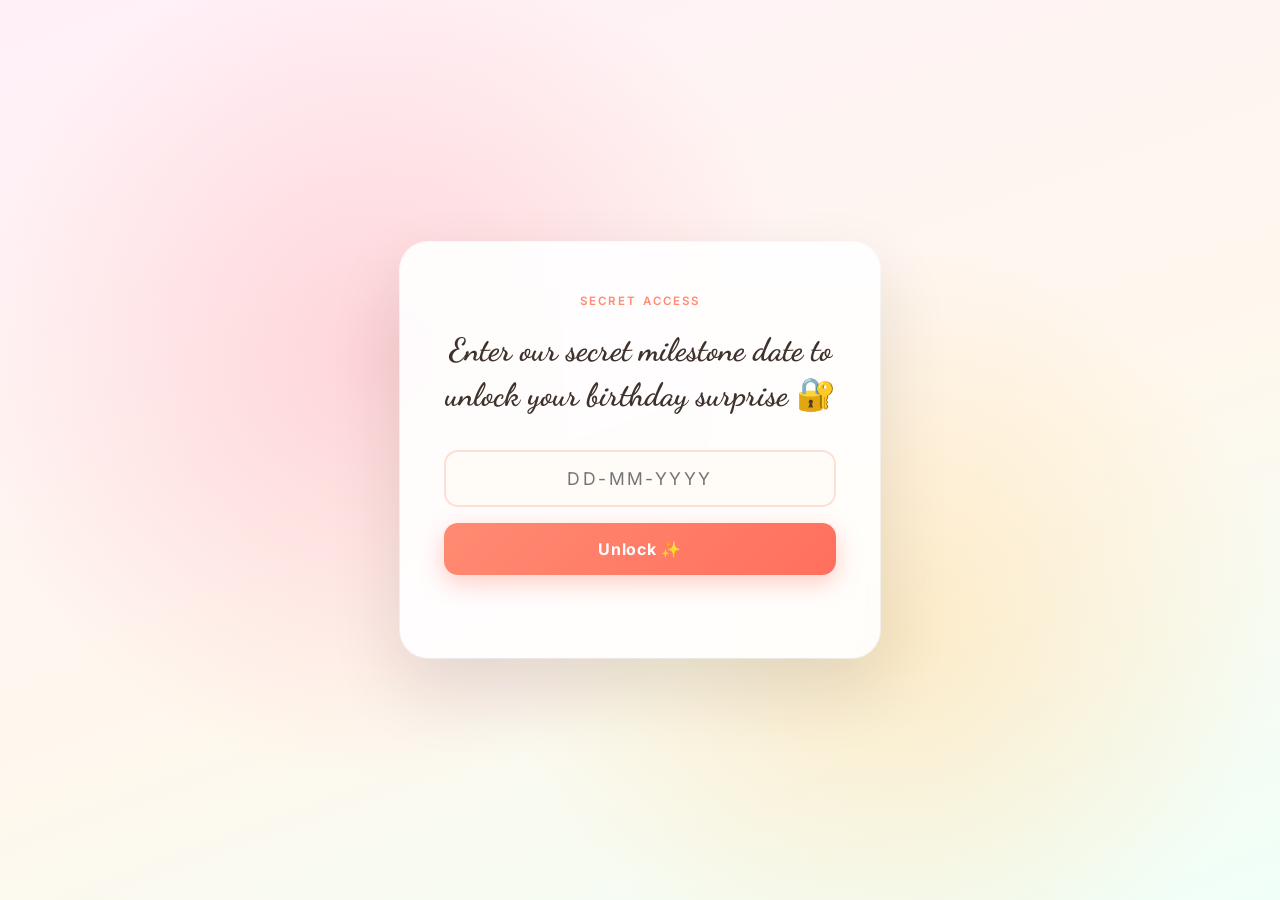
==== index.html @ 53cb026a "Increase font sizes further and add extra emojis to deal screen" ====
<!DOCTYPE html>
<html lang="en">
  <head>
    <meta charset="utf-8" />
    <meta name="viewport" content="width=device-width, initial-scale=1.0" />
    <title>Happy Birthday Ammu 🧡</title>
    <meta name="description" content="A deeply personal birthday surprise for Devanandh (Ammu)" />
    <link rel="preconnect" href="https://fonts.googleapis.com" />
    <link rel="preconnect" href="https://fonts.gstatic.com" crossorigin />
    <link
      href="https://fonts.googleapis.com/css2?family=Caveat:wght@400;500;600;700&family=Dancing+Script:wght@400;500;700&family=Inter:wght@300;400;500;600;700&display=swap"
      rel="stylesheet"
    />
    <link rel="stylesheet" href="css/style.css?v=2" />
    <link rel="preload" href="assets/neeyum_naanum.mp3" as="audio" type="audio/mpeg" />
  </head>
  <body>

    <!-- Floating Particle Layer -->
    <div id="particle-layer" aria-hidden="true"></div>
    <div class="watermark">DS</div>

    <!-- ═══════════════════════════════════════════════
         LOCK SCREEN
    ═══════════════════════════════════════════════ -->
    <div id="lock-screen" class="lock-screen" role="dialog" aria-modal="true" aria-labelledby="lock-title">
      <div class="lock-card">
        <p class="lock-eyebrow">Secret Access</p>
        <h1 id="lock-title">Enter our secret milestone date to unlock your birthday surprise 🔐</h1>
        <label class="lock-field" for="secret-key">
          <span class="sr-only">Secret key</span>
          <input
            id="secret-key"
            type="text"
            inputmode="text"
            autocomplete="off"
            spellcheck="false"
            placeholder="DD-MM-YYYY"
          />
        </label>
        <button id="unlock-button" type="button">Unlock ✨</button>
        <p id="lock-error" class="lock-error" role="alert"></p>
      </div>
    </div>

    <!-- ═══════════════════════════════════════════════
         SCREEN 1 — INTRO / JOURNEY
    ═══════════════════════════════════════════════ -->
    <div id="intro-screen" class="screen-layer" style="display:none;">
      
      <!-- Initial State -->
      <div id="intro-start" class="intro-inner">
        <div class="intro-card">
          <h2 class="intro-title">Enaku una Romba Pudikum... ❤️</h2>
          <button id="open-journey-btn" class="cta-btn" type="button">
            Open the Journey ✨
          </button>
        </div>
      </div>

      <!-- Journey Sequence -->
      <div id="journey-sequence" class="journey-sequence-wrapper" style="display:none;">
        
        <!-- Memory 1 -->
        <article class="journey-step is-active" id="j-step-1">
          <div class="progress-card">
            <div class="card-media">
              <img src="assets/school_days.jpg" alt="Memory 1" class="journey-media" onerror="this.onerror=null;this.src='data:image/svg+xml;utf8,<svg xmlns=%22http://www.w3.org/2000/svg%22 width=%22400%22 height=%22400%22><rect width=%22100%25%22 height=%22100%25%22 fill=%22%23ffece6%22/><text x=%2250%25%22 y=%2250%25%22 dominant-baseline=%22middle%22 text-anchor=%22middle%22 font-family=%22Inter%22 font-size=%2220%22 fill=%22%23666%22>Missing: journey_1.jpg</text></svg>'" />
            </div>
            <div class="card-copy">
              <p>First time nan una enga v2la than pathan.. 🏡 rahul ooda vanthurunthaa... actual aa namba avanuku than thanks solanum 🙏 yen na avanalathan namba peasavea aaramichom 💬 and then apdiyea number aa vangii peasa aaramichom... 📱 athuku aprm online class vechitanga 💻 apo vanthu oru naal oru challenge panom unku nybkm irukanu thrla but iruku.. apo vanthu bed katunom 2 du perum eve varaum peasakudathunu 🤫 aana n8 rendum perum wt pannom epo da peasuvom nu... 🥺 aprm few days aprm ne enku propose panna 💍 nanum accept pannan.. love panna start pannom.. ❤️ anga aaramichiichathu.. ithu... and then sight adika aaramichom 👀 ithula ena na break nan varathey una pakathan 🥰 nalla una vedika paathutu povan nee um ena papaa aana ena enku than theriyathu... neeum nalla ena sight aadipa... 😍 last 12th public apo che exam enku unku acc nu nenakiran apo vanthu en class ku opp la okanthu kita nalla vedika pathom 😂 un frds lam seriyana kaandu aaitanga.... 🌸</p>
              <button class="j-next-btn cta-btn cta-btn--small" data-target="j-step-2">Next Memory ✨ ➡️</button>
            </div>
          </div>
        </article>

        <!-- Memory 2 -->
        <article class="journey-step" id="j-step-2" style="display:none;">
          <div class="progress-card reverse">
            <div class="card-copy">
              <p>Athuku aprm ena schl mudinchii last exam last day cake vetta vanthangeega elarum enga v2ku munadii.. 🎂 apo cake la d pakathula s irunthuchii aana nan atha pakala 😅 aprm nee than sona enta.. nan than apdii potan.. nu 🥰 aprm konjam naal aprm nearaya sanda potom 😤 peasitu than irnthom apavum.. but aana antha 2 yrs la una d nu sola vekka kaatiume enku pothu pothu nu aairum theriuma.. 🫠 aana ipo siruu atha matum than soldringa continously.. 😂 but apolam sanda matum vanthuchii na una samathanam pdathurathu romba kastam 😩 aana ipo apdii ila romba maarita da nee ✨ first enalam thappu panayo ipo athalam panala.. may be athanalathan enku una inum pudika aramichiruchoo enamoo.. thrla... 🥰❤️</p>
              <button class="j-next-btn cta-btn cta-btn--small" data-target="j-step-3">Next Memory ✨ ➡️</button>
            </div>
            <div class="card-media">
              <img src="assets/anniversary.jpeg" alt="Memory 2" class="journey-media" onerror="this.onerror=null;this.src='data:image/svg+xml;utf8,<svg xmlns=%22http://www.w3.org/2000/svg%22 width=%22400%22 height=%22400%22><rect width=%22100%25%22 height=%22100%25%22 fill=%22%23ffece6%22/><text x=%2250%25%22 y=%2250%25%22 dominant-baseline=%22middle%22 text-anchor=%22middle%22 font-family=%22Inter%22 font-size=%2220%22 fill=%22%23666%22>Missing: anniversary.jpeg</text></svg>'" />
            </div>
          </div>
        </article>

        <!-- Memory 3 -->
        <article class="journey-step" id="j-step-3" style="display:none;">
          <div class="progress-card">
            <div class="card-media">
              <img src="assets/reconnect.jpg" alt="Memory 3" class="journey-media" onerror="this.onerror=null;this.src='data:image/svg+xml;utf8,<svg xmlns=%22http://www.w3.org/2000/svg%22 width=%22400%22 height=%22400%22><rect width=%22100%25%22 height=%22100%25%22 fill=%22%23ffece6%22/><text x=%2250%25%22 y=%2250%25%22 dominant-baseline=%22middle%22 text-anchor=%22middle%22 font-family=%22Inter%22 font-size=%2220%22 fill=%22%23666%22>Missing: journey_3.jpg</text></svg>'" />
            </div>
            <div class="card-copy">
              <p>Enoda sec bd ku namba koviluku ponom 🛕 apo enga appa vum kuda vanthanga aana nee athalam yosikavea ila kutitu vanthuta ena 🥺 nee patuku aprm poitu saami lam kumbutu keychain onu gift panna 🎁 apo than first time hug pannom.. la.. 🫂 After ithuku aprm than namba breakup pannom... 💔 2 yrs gap aprm again en bd ku peasa aaramichom 📞 nadvula nearay nadanthuchii ena panarathu aprm.. forgot the past avlothan..... ✨🫂</p>
              <button id="go-to-apology-btn" class="cta-btn cta-btn--warm">See More ❤️</button>
            </div>
          </div>
        </article>

      </div>
    </div>

    <!-- ═══════════════════════════════════════════════
         SCREEN 2 — APOLOGY SCREEN
    ═══════════════════════════════════════════════ -->
    <div id="apology-screen" class="screen-layer" style="display:none;">
      <div class="intro-inner">
        <div class="intro-card">
          <p class="intro-eyebrow">MY HEART TO YOURS 🤍✨</p>
          <h2 class="intro-title">First nan SORRY solikiran... 🥺💔</h2>

          <div class="intro-body">
            <p>
              Eathukuna Nan una nearaya hurt panirukan aluthuruka enala.
              Ithukulam sry nu antha oru varthai la almea seriya poguma nu keata
              kandipa keadaiyathu... 😭💔❤️🩹
            </p>
            <p>
              But enku ena panarathu nu thrla ,,, Still ipovum nearaya guilt iruku enkula
              atha epayavathu thonum pothu lam aluga vanthurum enku.. enku atha ena panarathu
              nu thrla.. ipavum but aana atha oru time untayea solli alunthan..
              I Still remember that.. 🫂🥺❤️
            </p>
            <p>
              Oru relationaship la panna kudathatha nan panirukan unaku athuu elamea
              enoda thappu than I Agreed for this 🩹😔
            </p>
            <p class="intro-highlight">
              But ne ena again Love panuvaya nu thrla... Una romba naal kekanum nu nenachitu
              irukan ipo soluran... 🥺👉👈💖
            </p>
            <p class="intro-highlight">
              Elathaum vitutu Again first la irunthu Love panalama..... Again nan una miss panna
              virumbala.. Enku therium but aana panna life nalarukum nu thonuthu...
              Unoda virupam... 🥹😭💞✨
            </p>
            <p class="intro-highlight">
              Rombaa naala kekanum nu thonuchii so keatutan. Thappa iruntha sryy da...
              Love youuu endlessly... 🫂❤️😭🌎
            </p>
          </div>

          <button id="go-to-deal-btn" class="cta-btn" type="button">
            Next ➡️
          </button>
        </div>
      </div>
    </div>

    <!-- ═══════════════════════════════════════════════
         SCREEN 2.5 — DEAL SCREEN
    ═══════════════════════════════════════════════ -->
    <div id="deal-screen" class="screen-layer" style="display:none;">
      <div class="intro-inner">
        <div class="intro-card deal-card">
          <p class="intro-eyebrow">OUR LITTLE AGREEMENT 🤝✨</p>
          <h2 class="intro-title">Oru Chinna Deal... 😉</h2>

          <!-- Audio Player -->
          <div class="deal-audio">
            <audio id="deal-audio-player" src="assets/kathal_cricket.mpeg" loop></audio>
          </div>

          <div class="intro-body">
            <p class="deal-intro">
              Unkulam manasaatchiye ilaya man?! 🤨🙄💭 Nanum ethanavati thaan unku propose panarathu..othukavea matra...over aa pandra da nee aana...irunthalum... ✨💖💕
            </p>

            <p class="deal-main">
              Enku una evlo pudikum nu unkum therium...unkuum ena pudikum nu enkum therium..ena solathan da matra..nee..irukatum irukatum pathukaran una... ok... 😌💭🥰 Namba evlo evlo sanda potalum..athaey alavuku bayangrama roast panipom nambalea...mukiyama nan ethavathu polmabum poguthuthan unku siripu varum neeum siripa nalla apo varum paaru enku kovam apdiye unku thokitu potu methikalam nu irukum..enku.. 🏃‍♂️💨💨💥 Serii lv pandrana payana poitanu vituruvan...aprm ne feelings aa eathavthu sola varuva nanum sirichiruvan..epo na intha enku una pudikum like intha mari lam solum pothum nan hmmm nu soluvan nee kovapatu solavea matan d nu sollu..aprm apdiyea sirichitu ...vituruvom.. 🤭😂🎉 again nan boys yaravathu pathi peasum pothu unku possive aagum..aprm ena verupatheney ne ethavathu sollu..intha maari nesrays iruku aprm una thambii..or bro nu solum potho neum kova pattu sis nu soluva..again siripom.. 🤣🙈🎭 but intha 1 yr la sanda pothu kammi than..atha thandi namba fun aa jly aa irunthurukom...and i love this always... ❤️🌹✨💝
            </p>

            <div class="deal-questions">
              <p class="deal-question">
                Enna Senja Othukuva..? 🧐🤔💭
              </p>
              <p class="deal-question">
                Enna Ne Eppo Eathukuvaaa..? 💌🥰💕
              </p>
            </div>
          </div>

          <button id="deal-to-memories-btn" class="cta-btn" type="button">
            See Our Memories ✨
          </button>
        </div>
      </div>
    </div>

    <!-- ═══════════════════════════════════════════════
         SCREEN 3 — MEMORIES PHOTO GRID
    ═══════════════════════════════════════════════ -->
    <div id="memories-screen" class="screen-layer memories-screen" style="display:none;">
      <div class="memories-wrapper">
        <div class="polaroid-grid">
          
          <div class="polaroid-card p-1">
            <div class="washi-tape"></div>
            <div class="polaroid-photo-wrap">
              <img src="assets/school_days.jpg" alt="School Days" />
            </div>
            <p class="polaroid-title">School Days 🎒✨</p>
            <p class="polaroid-sub">Enga arambichathu nu nyabagam iruka...</p>
          </div>

          <div class="polaroid-card p-2">
            <div class="washi-tape"></div>
            <div class="polaroid-photo-wrap">
              <img src="assets/reconnect.jpg" alt="Reconnected" />
            </div>
            <p class="polaroid-title">Reconnected... 🥺💞</p>
            <p class="polaroid-sub">Mupadiyum nama pesuna andha gold moments!</p>
          </div>

          <div class="polaroid-card p-3">
            <div class="washi-tape"></div>
            <div class="polaroid-photo-wrap">
              <img src="assets/our_days.jpeg" alt="Our Days" />
            </div>
            <p class="polaroid-title">Beautiful Days... ❤️</p>
            <p class="polaroid-sub">Enakku romba pudicha oru safe comfort zone...</p>
          </div>

          <div class="polaroid-card p-4">
            <div class="washi-tape"></div>
            <div class="polaroid-photo-wrap">
              <img src="assets/special_day.jpeg" alt="Special Day" />
            </div>
            <p class="polaroid-title">Special Day ✨</p>
            <p class="polaroid-sub">Indha naal eppavumea Enku nybkm iruku..you know already ..nan yen soldranu..</p>
          </div>

          <div class="polaroid-card p-5">
            <div class="washi-tape"></div>
            <div class="polaroid-photo-wrap">
              <img src="assets/unseen_pic.jpg" alt="Favorite Laugh" />
            </div>
            <p class="polaroid-title">Favorite Laugh 👑❤️</p>
            <p class="polaroid-sub">Namba epavum ipude Sirichitea irukanum...jolly yaa.</p>
          </div>

          <div class="polaroid-card p-6">
            <div class="washi-tape"></div>
            <div class="polaroid-photo-wrap">
              <img src="assets/bond_accent.jpg" alt="Our Bond" />
            </div>
            <p class="polaroid-title">Our Bond... 🫂</p>
            <p class="polaroid-sub">Ipude yea Irukanum epavum namba...</p>
          </div>

          <div class="polaroid-card p-7">
            <div class="washi-tape"></div>
            <div class="polaroid-photo-wrap">
              <img src="assets/holding_hands.jpeg" alt="Holding Hands" />
            </div>
            <p class="polaroid-title">Holding Hands 🔗❤️</p>
            <p class="polaroid-sub">Kadaisi varaikum indha kaiya ipudeyea pudikanum...</p>
          </div>

          <div class="polaroid-card p-8">
            <div class="washi-tape"></div>
            <div class="polaroid-photo-wrap">
              <img src="assets/safe_place.jpeg" alt="Safe Place" />
            </div>
            <p class="polaroid-title">Safe Place 🏡✨</p>
            <p class="polaroid-sub">Un kooda irukum podhu Enku oru Maari Jolly aa fun irukum..enku athu romba pudikum..</p>
          </div>

          <div class="polaroid-card p-9">
            <div class="washi-tape"></div>
            <div class="polaroid-photo-wrap">
              <img src="assets/together_forever.jpeg" alt="Forever" />
            </div>
            <p class="polaroid-title">Forever... ♾️</p>
            <p class="polaroid-sub">Enna aanalum un kuda irupan..but enku thrla life epdii nu..pakkalam.....</p>
          </div>

          <div class="polaroid-card p-10">
            <div class="washi-tape"></div>
            <div class="polaroid-photo-wrap">
              <img src="assets/anniversary.jpeg" alt="Anniversary" />
            </div>
            <p class="polaroid-title">Our Milestone 📅💖</p>
            <p class="polaroid-sub">Intha Memories Epavum Marakathu 2 du perukumea..</p>
          </div>

          <div class="polaroid-card p-11">
            <div class="washi-tape"></div>
            <div class="polaroid-photo-wrap">
              <img src="assets/azahga_iruka_da.jpeg" alt="Azahga iruka da" />
            </div>
            <p class="polaroid-title">Azahga iruka da... 🥰</p>
            <p class="polaroid-sub">Azhaga iruka ammu nee..Ena vida..intha pic paaru nalla..u remember that!</p>
          </div>

        </div><!-- /.polaroid-grid -->

        <div class="memories-footer">
          <button id="go-to-final-btn" class="cta-btn cta-btn--warm" type="button">
            Our Forever Room ✨
          </button>
        </div>
      </div>
    </div>

    <!-- ═══════════════════════════════════════════════
         SCREEN 4 — GRAND FINALE
    ═══════════════════════════════════════════════ -->
    <div id="final-portrait-screen" class="screen-layer final-screen" style="display:none;">
      <div class="final-wrapper">

        <div class="portrait-glow-wrap">
          <div class="portrait-glow-halo"></div>
          <img
            src="assets/fav_potrait.jpeg"
            alt="My Favorite Portrait"
            class="portrait-img"
            onerror="this.onerror=null;this.src='assets/fav_potrait.jpg'"
          />
        </div>

        <h2 class="romantic-finale-title">We Fight..We Stay..We fix..Forever.. ♾️❤️</h2>

        <div class="finale-letter">
          <p>
            Ammu... 💖 enku yen intha pic avlo pudichirukunu thrla.. 🥺 ithuku paakum pothu oru maari nalla feel aa aguthu... and then may be namba intha maari pic eduthathy ila nu nenakirn like intha mari kaiya pudichitu... 🤝✨ literal aa 7 yrs achi neeum nanum peasa aaramichii... Still we are together.. ♾️❤️
          </p>
          <p>
            Aana neajama ina varaikum enku onu thrla, unkuda irukum pothu matum epdii antha relationship yrs aa thandi poguthu nu sathiyama thrla enku.. 🤷‍♀️💕 athuku reason ne ya ila nan nu enku thrla, but whatever atlast only US... 🫂🌸 7 varusham pochu nu sonna sathyama namba mudiyala, Athukula evlo prachana..evlo Sanda..anniversary apavum sanda potom.avlo misunderstanding namakula...🌱
          </p>
          <p>
            En manasula iruntha elathaum ithula solitan nan... ✍️🎈 indha screen-la irukura ovvoru single photo-vum nammaloada  memories dhaan.... 😊💖 Intha gift Unku pudikuma pudikathunu kuda enku theriyathu, enku unakaga eathavathu pannaum nu thonuchii so pandrn eatho enala mudicha oru chinna efforts..... 🎁💫 Once again Happy Birthday Ammu... 🎂🎉 love you and You are My Everything.... ♾️💝🔐
          </p>
        </div>

        <div id="music-hint" role="status" style="display:none;">
          <span>🎵 Play our song</span>
          <button id="music-hint-btn" type="button">Play ▶</button>
        </div>

      </div>
    </div>

    <!-- Background Music -->
    <audio id="romantic-finale-track" src="assets/neeyum_naanum.mp3" loop></audio>

    <script src="js/main.js"></script>
  </body>
</html>
---- css/style.css ----
/* ═══════════════════════════════════════════════════════════════════════
   DESIGN TOKENS
═══════════════════════════════════════════════════════════════════════ */
:root {
  --peach:    #ff8b72;
  --gold:     #fdd18f;
  --blush:    #ffeaf3;
  --card:     rgba(255, 255, 255, 0.88);
  --text:     #3f322c;
  --muted:    #7c6f6a;
  --shadow:   rgba(34, 22, 16, 0.14);
  --accent:   #ff8b72;
  --accent-2: #fdd18f;
}

/* ═══════════════════════════════════════════════════════════════════════
   RESET & BASE
═══════════════════════════════════════════════════════════════════════ */
* { box-sizing: border-box; margin: 0; padding: 0; }

html, body {
  min-height: 100%;
  font-family: 'Inter', system-ui, -apple-system, BlinkMacSystemFont, 'Segoe UI', sans-serif;
}

body {
  position: relative;
  overflow-x: hidden;
  background:
    radial-gradient(circle at top left,    rgba(255, 228, 242, 0.95), transparent 30%),
    radial-gradient(circle at bottom right, rgba(255, 205, 189, 0.90), transparent 28%),
    linear-gradient(145deg, #ffeaf3 0%, #fff7ec 44%, #eaf9f2 100%);
  color: var(--text);
}

/* ═══════════════════════════════════════════════════════════════════════
   FIXED LAYERS
═══════════════════════════════════════════════════════════════════════ */
.watermark {
  position: fixed;
  inset: 0;
  display: grid;
  place-items: center;
  font-family: 'Dancing Script', cursive;
  font-size: clamp(8rem, 24vw, 16rem);
  color: rgba(12, 12, 12, 0.035);
  pointer-events: none;
  z-index: -1;
  user-select: none;
}

#particle-layer {
  position: fixed;
  inset: 0;
  overflow: visible;
  pointer-events: none;
  z-index: 0;
  will-change: transform;
}

#particle-layer span {
  position: absolute;
  top: 0; left: 0;
  pointer-events: none;
  user-select: none;
  will-change: transform, opacity;
  line-height: 1;
  backface-visibility: hidden;
}

/* ═══════════════════════════════════════════════════════════════════════
   SCREEN BASE
═══════════════════════════════════════════════════════════════════════ */
.screen-layer {
  position: relative;
  z-index: 10;
  width: 100%;
  min-height: 100vh;
}

/* Shared fade-in entry animation */
.screen-enter {
  animation: screenFadeUp 0.7s cubic-bezier(0.16, 1, 0.3, 1) both;
}

@keyframes screenFadeUp {
  from { opacity: 0; transform: translateY(24px); }
  to   { opacity: 1; transform: translateY(0);    }
}

/* ═══════════════════════════════════════════════════════════════════════
   LOCK SCREEN
═══════════════════════════════════════════════════════════════════════ */
.lock-screen {
  position: fixed;
  inset: 0;
  z-index: 100;
  display: grid;
  place-items: center;
  background:
    radial-gradient(circle at 30% 40%, rgba(255, 190, 200, 0.6), transparent 40%),
    radial-gradient(circle at 70% 70%, rgba(255, 220, 160, 0.5), transparent 35%),
    linear-gradient(160deg, #fff0f8 0%, #fef8ed 60%, #f0fff8 100%);
  padding: 24px;
  transition: opacity 0.6s ease, transform 0.6s ease;
}

.lock-screen.is-hidden {
  opacity: 0;
  transform: scale(1.04);
  pointer-events: none;
}

.lock-card {
  background: rgba(255, 255, 255, 0.9);
  backdrop-filter: blur(20px);
  -webkit-backdrop-filter: blur(20px);
  border-radius: 28px;
  padding: 52px 44px;
  max-width: 480px;
  width: 100%;
  text-align: center;
  box-shadow:
    0 32px 72px rgba(34, 22, 16, 0.12),
    0 0 0 1px rgba(255,255,255,0.9);
  animation: lockCardIn 0.8s cubic-bezier(0.16, 1, 0.3, 1) both;
}

@keyframes lockCardIn {
  from { opacity: 0; transform: translateY(30px) scale(0.97); }
  to   { opacity: 1; transform: translateY(0)    scale(1);    }
}

.lock-eyebrow {
  font-size: 0.72rem;
  font-weight: 600;
  letter-spacing: 0.18em;
  text-transform: uppercase;
  color: var(--peach);
  margin-bottom: 20px;
}

.lock-card h1 {
  font-family: 'Dancing Script', cursive;
  font-size: clamp(1.5rem, 4vw, 2rem);
  font-weight: 700;
  color: var(--text);
  line-height: 1.4;
  margin-bottom: 32px;
}

.lock-field {
  display: block;
  margin-bottom: 16px;
}

.lock-field input {
  width: 100%;
  padding: 16px 20px;
  border: 2px solid rgba(255, 139, 114, 0.25);
  border-radius: 14px;
  font-size: 1.1rem;
  font-family: 'Inter', sans-serif;
  text-align: center;
  letter-spacing: 0.14em;
  background: rgba(255, 252, 248, 0.95);
  color: var(--text);
  outline: none;
  transition: border-color 0.2s, box-shadow 0.2s;
}

.lock-field input:focus {
  border-color: var(--peach);
  box-shadow: 0 0 0 4px rgba(255, 139, 114, 0.14);
}

#unlock-button {
  width: 100%;
  padding: 16px;
  border: none;
  border-radius: 14px;
  font-size: 1rem;
  font-weight: 700;
  font-family: 'Inter', sans-serif;
  cursor: pointer;
  background: linear-gradient(135deg, var(--peach), #ff6f5e);
  color: #fff;
  letter-spacing: 0.04em;
  box-shadow: 0 8px 24px rgba(255, 111, 94, 0.35);
  transition: transform 0.2s, box-shadow 0.2s;
}

#unlock-button:hover {
  transform: translateY(-2px);
  box-shadow: 0 12px 32px rgba(255, 111, 94, 0.45);
}

#unlock-button:active { transform: translateY(0); }

.lock-error {
  margin-top: 14px;
  font-size: 0.88rem;
  color: #d64b4b;
  min-height: 1.2em;
}

/* ═══════════════════════════════════════════════════════════════════════
   SCREEN 1 & 2 — SHARED INTRO & APOLOGY STYLES
═══════════════════════════════════════════════════════════════════════ */
#intro-screen, #apology-screen {
  display: flex;
  align-items: center;
  justify-content: center;
  padding: 48px 20px 60px;
  min-height: 100vh;
}

.intro-inner {
  width: 100%;
  max-width: 740px;
  margin: 0 auto;
}

.intro-card {
  background: rgba(255, 255, 255, 0.88);
  backdrop-filter: blur(24px);
  -webkit-backdrop-filter: blur(24px);
  border-radius: 32px;
  padding: 56px 52px;
  box-shadow:
    0 40px 80px rgba(34, 22, 16, 0.12),
    0 0 0 1px rgba(255, 255, 255, 0.9);
  text-align: center;
}

.intro-eyebrow {
  font-size: 0.72rem;
  font-weight: 600;
  letter-spacing: 0.2em;
  text-transform: uppercase;
  color: var(--peach);
  margin-bottom: 18px;
}

.intro-title {
  font-family: 'Dancing Script', cursive;
  font-size: clamp(2rem, 5vw, 3rem);
  font-weight: 700;
  color: #b85a50;
  margin-bottom: 32px;
  line-height: 1.3;
}

.intro-body {
  text-align: left;
  margin-bottom: 40px;
}

.intro-body p {
  font-size: 1.02rem;
  line-height: 1.85;
  color: #5a4740;
  margin-bottom: 18px;
}

.intro-body p:last-child { margin-bottom: 0; }

.intro-highlight {
  font-family: 'Dancing Script', cursive;
  font-size: 1.18rem !important;
  color: #a04560 !important;
  font-weight: 600;
  background: linear-gradient(135deg, rgba(255,220,230,0.35), rgba(255,200,200,0.20));
  border-left: 3px solid rgba(255,139,114,0.4);
  border-radius: 0 10px 10px 0;
  padding: 10px 16px !important;
}

/* ═══════════════════════════════════════════════════════════════════════
   SCREEN 1 — JOURNEY SEQUENCE
═══════════════════════════════════════════════════════════════════════ */
.journey-sequence-wrapper {
  width: 100%;
  max-width: 1000px;
  margin: 0 auto;
}

.journey-step {
  display: none;
  animation: screenFadeUp 0.6s cubic-bezier(0.16, 1, 0.3, 1) both;
}

.journey-step.is-active {
  display: block;
}

.progress-card {
  background: var(--card);
  border-radius: 30px;
  border: 1px solid rgba(255, 255, 255, 0.82);
  box-shadow: 0 26px 58px var(--shadow);
  backdrop-filter: blur(18px);
  -webkit-backdrop-filter: blur(18px);
  display: grid;
  grid-template-columns: 1fr 1fr;
  align-items: center;
  gap: 40px;
  padding: 40px;
}

.progress-card.reverse {
  grid-template-columns: 1fr 1fr;
}

.card-media {
  width: 100%;
}

.journey-media {
  width: 100%;
  border-radius: 20px;
  box-shadow: 0 16px 32px rgba(34, 22, 16, 0.12);
  object-fit: cover;
  display: block;
}

.card-copy {
  display: flex;
  flex-direction: column;
  justify-content: center;
}

.card-copy p {
  font-family: 'Dancing Script', cursive;
  font-size: clamp(1.5rem, 3vw, 2.2rem);
  color: #b85a50;
  line-height: 1.4;
  margin-bottom: 30px;
}


/* ═══════════════════════════════════════════════════════════════════════
   SHARED CTA BUTTON
═══════════════════════════════════════════════════════════════════════ */
.cta-btn {
  display: inline-flex;
  align-items: center;
  justify-content: center;
  gap: 10px;
  padding: 18px 44px;
  border: none;
  border-radius: 999px;
  font-size: 1.05rem;
  font-weight: 700;
  font-family: 'Inter', sans-serif;
  cursor: pointer;
  letter-spacing: 0.04em;
  background: linear-gradient(135deg, #ff8b72, #ff5e87, #ff8b72);
  background-size: 200% auto;
  color: #fff;
  box-shadow: 0 12px 36px rgba(255, 94, 135, 0.35);
  transition: background-position 0.4s ease, transform 0.25s ease, box-shadow 0.25s ease;
  animation: pulseCta 2.8s ease-in-out infinite;
}

.cta-btn--small {
  padding: 14px 32px;
  font-size: 0.95rem;
}

.cta-btn:hover {
  background-position: right center;
  transform: translateY(-3px) scale(1.03);
  box-shadow: 0 20px 48px rgba(255, 94, 135, 0.45);
  animation: none;
}

.cta-btn:active { transform: translateY(0) scale(1); }

.cta-btn--warm {
  background: linear-gradient(135deg, #ff9f6b, #ff7051, #ff9f6b);
  background-size: 200% auto;
  box-shadow: 0 12px 36px rgba(255, 112, 81, 0.38);
}

@keyframes pulseCta {
  0%, 100% { box-shadow: 0 12px 36px rgba(255, 94, 135, 0.35); transform: scale(1);    }
  50%       { box-shadow: 0 16px 44px rgba(255, 94, 135, 0.52); transform: scale(1.02); }
}

/* ═══════════════════════════════════════════════════════════════════════
   SCREEN 2.5 — HOPEFUL COMMITMENT
═══════════════════════════════════════════════════════════════════════ */
#commitment-screen {
  display: flex;
  align-items: center;
  justify-content: center;
  padding: 48px 20px 60px;
  min-height: 100vh;
  background:
    radial-gradient(circle at 30% 20%, rgba(255, 182, 193, 0.4), transparent 40%),
    radial-gradient(circle at 70% 80%, rgba(255, 218, 185, 0.35), transparent 40%),
    linear-gradient(135deg, #fff5f7 0%, #fff9f0 50%, #f0fff4 100%);
}

.commitment-card {
  background: rgba(255, 255, 255, 0.92);
  backdrop-filter: blur(24px);
  -webkit-backdrop-filter: blur(24px);
  border-radius: 32px;
  padding: 56px 52px;
  box-shadow:
    0 40px 80px rgba(255, 150, 180, 0.15),
    0 0 0 1px rgba(255, 182, 193, 0.5);
  text-align: center;
}

.commitment-funny {
  font-family: 'Dancing Script', cursive;
  font-size: 1.4rem;
  color: #d46a6a;
  line-height: 1.8;
  margin-bottom: 32px;
  padding: 24px;
  background: linear-gradient(135deg, rgba(255, 220, 230, 0.4), rgba(255, 240, 245, 0.3));
  border-radius: 20px;
  border: 1px solid rgba(255, 182, 193, 0.4);
}

.commitment-questions {
  margin-bottom: 32px;
  padding: 24px;
  background: linear-gradient(135deg, rgba(255, 250, 240, 0.5), rgba(240, 255, 245, 0.3));
  border-radius: 20px;
  border: 1px solid rgba(255, 218, 185, 0.4);
}

.question-item {
  font-family: 'Dancing Script', cursive;
  font-size: 1.3rem;
  color: #8b5a5a;
  line-height: 2;
  margin-bottom: 16px;
  display: flex;
  align-items: center;
  gap: 16px;
}

.q-number {
  display: inline-flex;
  align-items: center;
  justify-content: center;
  width: 36px;
  height: 36px;
  border-radius: 50%;
  background: linear-gradient(135deg, #ffb3c1, #ff8fab);
  color: #fff;
  font-family: 'Inter', sans-serif;
  font-size: 1rem;
  font-weight: 700;
  flex-shrink: 0;
}

.commitment-closing {
  font-family: 'Dancing Script', cursive;
  font-size: 1.35rem;
  color: #a05050;
  line-height: 1.9;
  margin-bottom: 0;
  font-style: italic;
}

/* ═══════════════════════════════════════════════════════════════════════
   SCREEN 2.75 — DEAL SCREEN
═══════════════════════════════════════════════════════════════════════ */
#deal-screen {
  display: flex;
  align-items: center;
  justify-content: center;
  padding: 48px 20px 60px;
  min-height: 100vh;
  background:
    radial-gradient(circle at 40% 30%, rgba(255, 218, 185, 0.4), transparent 45%),
    radial-gradient(circle at 60% 70%, rgba(255, 182, 193, 0.35), transparent 45%),
    linear-gradient(140deg, #fff9f0 0%, #fff5f7 50%, #fffef5 100%);
}

.deal-card {
  background: rgba(255, 255, 255, 0.94);
  backdrop-filter: blur(24px);
  -webkit-backdrop-filter: blur(24px);
  border-radius: 32px;
  padding: 56px 52px;
  box-shadow:
    0 40px 80px rgba(255, 180, 150, 0.18),
    0 0 0 1px rgba(255, 200, 180, 0.5);
  text-align: center;
}

.deal-audio {
  margin-bottom: 32px;
  padding: 20px;
  background: linear-gradient(135deg, rgba(255, 240, 230, 0.6), rgba(255, 245, 235, 0.4));
  border-radius: 20px;
  border: 1px solid rgba(255, 200, 180, 0.4);
}

.deal-audio audio {
  width: 100%;
  max-width: 400px;
  border-radius: 12px;
}

.deal-intro {
  font-family: 'Dancing Script', cursive;
  font-size: 2rem;
  color: #8b5a4a;
  line-height: 1.8;
  margin-bottom: 28px;
  font-style: italic;
  padding: 20px;
  background: linear-gradient(135deg, rgba(255, 245, 235, 0.5), rgba(255, 250, 240, 0.3));
  border-radius: 16px;
  border-left: 4px solid rgba(255, 180, 150, 0.6);
}

.deal-main {
  font-family: 'Dancing Script', cursive;
  font-size: 1.8rem;
  color: #6b4a4a;
  line-height: 1.9;
  margin-bottom: 32px;
  text-align: left;
}

.deal-questions {
  margin-bottom: 0;
  padding: 28px;
  background: linear-gradient(135deg, rgba(255, 220, 210, 0.5), rgba(255, 230, 220, 0.3));
  border-radius: 20px;
  border: 2px solid rgba(255, 180, 160, 0.5);
  box-shadow: 0 8px 24px rgba(255, 160, 140, 0.15);
}

.deal-question {
  font-family: 'Dancing Script', cursive;
  font-size: 1.5rem;
  color: #d46a6a;
  line-height: 2.2;
  margin-bottom: 16px;
  font-weight: 700;
  text-align: center;
}

.deal-question:last-child {
  margin-bottom: 0;
}

/* ═══════════════════════════════════════════════════════════════════════
   SCREEN 3 — MEMORIES PHOTO GRID
═══════════════════════════════════════════════════════════════════════ */
.memories-screen {
  background:
    radial-gradient(circle at 8% 15%,  rgba(255, 235, 210, 0.65), transparent 28%),
    radial-gradient(circle at 92% 85%, rgba(255, 210, 225, 0.60), transparent 28%),
    radial-gradient(circle at 50% 50%, rgba(255, 250, 240, 0.40), transparent 60%),
    linear-gradient(160deg, #fff8f0 0%, #fffaee 50%, #f8fff4 100%);
}

.memories-wrapper {
  max-width: 1200px;
  margin: 0 auto;
  padding: 64px 24px 80px;
}

/* ── Polaroid Grid ──────────────────────────────────────────── */
.polaroid-grid {
  display: grid;
  grid-template-columns: repeat(auto-fill, minmax(230px, 1fr));
  gap: 48px 32px;
  padding: 16px 8px 48px;
}

/* Per-card rotation variables — scattered tabletop look */
.p-1  { --card-rot: -3.2deg; }
.p-2  { --card-rot:  2.6deg; }
.p-3  { --card-rot: -1.8deg; }
.p-4  { --card-rot:  3.4deg; }
.p-5  { --card-rot: -2.4deg; }
.p-6  { --card-rot:  1.6deg; }
.p-7  { --card-rot: -3.8deg; }
.p-8  { --card-rot:  2.2deg; }
.p-9  { --card-rot: -1.4deg; }
.p-10 { --card-rot:  3.0deg; }
.p-11 { --card-rot: -2.0deg; }

.polaroid-card {
  background: #ffffff;
  padding: 13px 13px 22px;
  border-radius: 3px;
  position: relative;
  cursor: default;

  /* Polaroid depth shadows */
  box-shadow:
    0 2px 0 #e8ddd9,
    0 4px 0 rgba(200,185,178,0.4),
    0 8px 30px rgba(60, 33, 16, 0.11),
    0 20px 50px rgba(60, 33, 16, 0.06);

  /* Initial hidden state for stagger slide-in */
  opacity: 0;
  transform: rotate(var(--card-rot)) translateY(48px);
  transition:
    opacity 0.55s ease,
    transform 0.65s cubic-bezier(0.16, 1, 0.3, 1),
    box-shadow 0.3s ease;
}

/* Visible state — toggled by JS stagger */
.polaroid-card.is-visible {
  opacity: 1;
  transform: rotate(var(--card-rot)) translateY(0);
}

.polaroid-card.is-visible:hover {
  transform: rotate(0deg) translateY(-8px) scale(1.06) !important;
  box-shadow:
    0 2px 0 #e8ddd9,
    0 24px 60px rgba(60, 33, 16, 0.18);
  z-index: 30;
}

/* ── Washi Tape ──────────────────────────────────────────────── */
.washi-tape {
  position: absolute;
  top: -12px;
  left: 50%;
  width: 74px;
  height: 22px;
  border-radius: 3px;
  z-index: 10;
  box-shadow: 0 2px 5px rgba(0, 0, 0, 0.07);
}

.p-1  .washi-tape { background: rgba(240,178,178,0.80); transform: translateX(-50%) rotate(-2.5deg); }
.p-2  .washi-tape { background: rgba(178,210,240,0.78); transform: translateX(-50%) rotate( 1.8deg); }
.p-3  .washi-tape { background: rgba(190,240,185,0.76); transform: translateX(-50%) rotate(-1.2deg); }
.p-4  .washi-tape { background: rgba(240,218,170,0.80); transform: translateX(-50%) rotate( 2.3deg); }
.p-5  .washi-tape { background: rgba(218,178,240,0.76); transform: translateX(-50%) rotate(-2.0deg); }
.p-6  .washi-tape { background: rgba(240,178,208,0.78); transform: translateX(-50%) rotate( 1.5deg); }
.p-7  .washi-tape { background: rgba(178,232,240,0.78); transform: translateX(-50%) rotate(-1.8deg); }
.p-8  .washi-tape { background: rgba(240,238,178,0.80); transform: translateX(-50%) rotate( 2.8deg); }
.p-9  .washi-tape { background: rgba(240,196,178,0.76); transform: translateX(-50%) rotate(-0.8deg); }
.p-10 .washi-tape { background: rgba(178,240,218,0.78); transform: translateX(-50%) rotate( 2.0deg); }
.p-11 .washi-tape { background: rgba(228,178,240,0.76); transform: translateX(-50%) rotate(-2.2deg); }

/* ── Polaroid Photo ──────────────────────────────────────────── */
.polaroid-photo-wrap {
  width: 100%;
  aspect-ratio: 1 / 1;
  overflow: hidden;
  border-radius: 2px;
  margin-bottom: 14px;
  background: #f5f0ed;
}

.polaroid-photo-wrap img {
  width: 100%;
  height: 100%;
  object-fit: cover;
  display: block;
  border: 1px solid rgba(0, 0, 0, 0.04);
  transition: transform 0.4s ease;
}

.polaroid-card.is-visible:hover .polaroid-photo-wrap img {
  transform: scale(1.04);
}

.polaroid-title {
  font-family: 'Dancing Script', cursive;
  font-size: 16px;
  font-weight: 700;
  color: #3f322c;
  text-align: center;
  margin-bottom: 5px;
  line-height: 1.3;
}

.polaroid-sub {
  font-size: 11.5px;
  color: #8a7673;
  text-align: center;
  line-height: 1.5;
  font-style: italic;
}

/* ── Memories Footer ─────────────────────────────────────────── */
.memories-footer {
  text-align: center;
  padding-top: 24px;
}

/* ═══════════════════════════════════════════════════════════════════════
   SCREEN 4 — GRAND FINALE
═══════════════════════════════════════════════════════════════════════ */
.final-screen {
  background:
    radial-gradient(circle at 30% 30%, rgba(255, 183, 77, 0.35), transparent 45%),
    radial-gradient(circle at 70% 70%, rgba(129, 199, 132, 0.35), transparent 45%),
    linear-gradient(135deg, #fff3e0 0%, #fffde7 50%, #f1f8e9 100%);
  min-height: 100vh;
  display: flex;
  align-items: center;
  justify-content: center;
  padding: 72px 24px 88px;
}

.final-wrapper {
  max-width: 680px;
  width: 100%;
  margin: 0 auto;
  text-align: center;
  display: flex;
  flex-direction: column;
  align-items: center;
  gap: 0;
}

/* ── Portrait Frame ──────────────────────────────────────────── */
.portrait-glow-wrap {
  position: relative;
  width: min(380px, 88vw);
  margin-bottom: 48px;
}

.portrait-glow-halo {
  position: absolute;
  inset: -28px;
  border-radius: 50%;
  background: radial-gradient(ellipse at center,
    rgba(255, 130, 100, 0.42) 0%,
    rgba(255, 80,  80,  0.18) 40%,
    transparent 70%
  );
  animation: haloBreath 3.5s ease-in-out infinite;
  z-index: 0;
}

@keyframes haloBreath {
  0%, 100% { transform: scale(1);    opacity: 0.75; }
  50%       { transform: scale(1.12); opacity: 1;    }
}

.portrait-img {
  position: relative;
  z-index: 1;
  width: 100%;
  border-radius: 14px;
  display: block;
  box-shadow:
    0 0 0 5px rgba(255, 180, 150, 0.14),
    0 0 0 12px rgba(255, 140, 100, 0.06),
    0 0 60px rgba(255, 120, 90, 0.35),
    0 0 120px rgba(255, 80,  60, 0.14),
    0 36px 70px rgba(0, 0, 0, 0.55);
  animation: portraitFloat 4s ease-in-out infinite;
}

@keyframes portraitFloat {
  0%, 100% { transform: translateY(0);   }
  50%       { transform: translateY(-8px); }
}

/* ── Romantic Title ──────────────────────────────────────────── */
.romantic-finale-title {
  font-family: 'Dancing Script', cursive;
  font-size: clamp(2.6rem, 6.5vw, 4.2rem);
  font-weight: 700;
  color: #e65100;
  margin-bottom: 36px;
  letter-spacing: 0.04em;
  text-shadow:
    0 0 24px rgba(255, 150, 120, 0.55),
    0 0 60px rgba(255, 100, 80, 0.22);
  animation: titleGlow 3s ease-in-out infinite;
}

@keyframes titleGlow {
  0%, 100% { text-shadow: 0 0 24px rgba(255,150,120,0.55), 0 0 60px rgba(255,100,80,0.22); }
  50%       { text-shadow: 0 0 36px rgba(255,150,120,0.80), 0 0 80px rgba(255,100,80,0.40); }
}

/* ── Finale Letter ───────────────────────────────────────────── */
.finale-letter {
  background: rgba(255, 255, 255, 0.75);
  backdrop-filter: blur(16px);
  -webkit-backdrop-filter: blur(16px);
  padding: 36px;
  border-radius: 20px;
  border: 1px solid rgba(255, 182, 193, 0.5);
  max-width: 600px;
  margin: 25px auto;
  text-align: left;
  box-shadow: 0 24px 60px rgba(255, 150, 180, 0.2);
}

.finale-letter p {
  font-family: 'Caveat', cursive;
  font-size: clamp(1.3rem, 3.2vw, 1.6rem);
  font-weight: 500;
  color: #5a3a4a;
  line-height: 1.8;
  margin-bottom: 28px;
  letter-spacing: 0.02em;
  text-shadow: none;
}

.finale-letter p:last-child { margin-bottom: 0; }

/* ── Text Highlights ───────────────────────────────────────────── */
.highlight-text {
  color: #ff85a2 !important;
}

.gold-highlight {
  color: #ffd166 !important;
  text-shadow: 0 0 10px rgba(255, 209, 102, 0.4);
}

/* ── Music Hint ──────────────────────────────────────────────── */
#music-hint {
  display: flex;
  align-items: center;
  gap: 12px;
  justify-content: center;
  padding: 14px 24px;
  border-radius: 999px;
  background: rgba(255, 240, 220, 0.10);
  border: 1px solid rgba(255, 180, 120, 0.22);
  font-size: 0.92rem;
  color: rgba(255, 220, 200, 0.85);
}

#music-hint-btn {
  border: none;
  background: linear-gradient(90deg, var(--peach), #ff5e87);
  color: #fff;
  border-radius: 999px;
  padding: 8px 18px;
  font-size: 0.88rem;
  font-weight: 700;
  cursor: pointer;
}

/* ═══════════════════════════════════════════════════════════════════════
   ACCESSIBILITY
═══════════════════════════════════════════════════════════════════════ */
.sr-only {
  position: absolute;
  width: 1px; height: 1px;
  padding: 0; margin: -1px;
  overflow: hidden;
  clip: rect(0, 0, 0, 0);
  white-space: nowrap;
  border: 0;
}

/* ═══════════════════════════════════════════════════════════════════════
   KEYFRAME ANIMATIONS
═══════════════════════════════════════════════════════════════════════ */
@keyframes shake {
  10%, 90%      { transform: translateX(-2px); }
  20%, 80%      { transform: translateX(4px);  }
  30%, 50%, 70% { transform: translateX(-6px); }
  40%, 60%      { transform: translateX(6px);  }
}

.shake { animation: shake 0.5s ease both; }

/* ═══════════════════════════════════════════════════════════════════════
   RESPONSIVE
═══════════════════════════════════════════════════════════════════════ */
@media (max-width: 900px) {
  .polaroid-grid { gap: 40px 24px; }
  .finale-letter { padding: 30px 28px; }
  .progress-card, .progress-card.reverse { grid-template-columns: 1fr; }
}

@media (max-width: 640px) {
  .intro-card     { padding: 36px 22px; }
  .lock-card      { padding: 36px 22px; }
  .polaroid-grid  { grid-template-columns: repeat(auto-fill, minmax(180px, 1fr)); gap: 36px 18px; }
  .finale-letter  { padding: 26px 20px; }
  .final-screen   { padding: 56px 16px 72px; }
  .progress-card  { padding: 24px; }
}
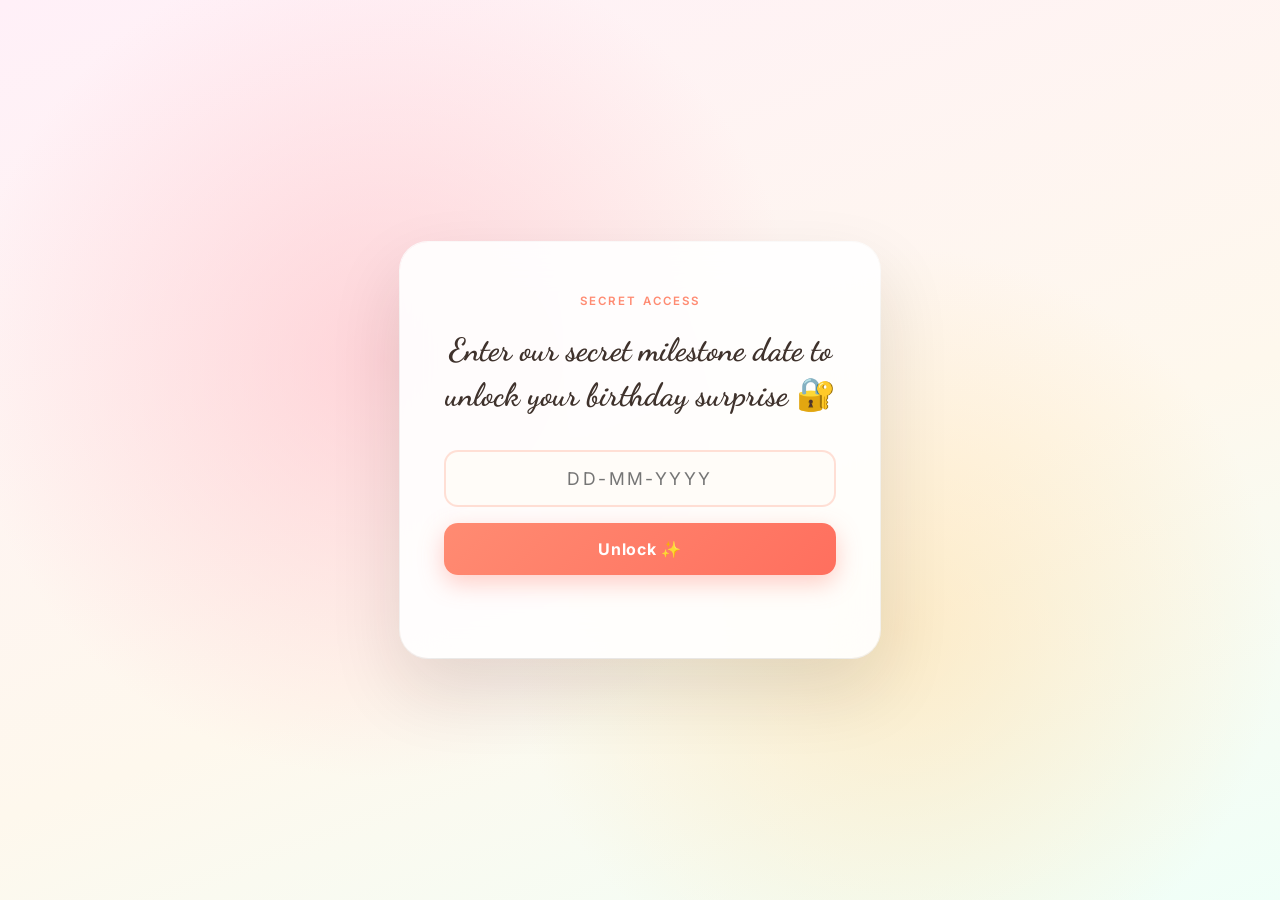
==== commit 14cceeb4: "Add footer text to Deal Page with fixed positioning and add more emojis" ====
--- a/index.html
+++ b/index.html
@@ -8,7 +8,7 @@
     <link rel="preconnect" href="https://fonts.googleapis.com" />
     <link rel="preconnect" href="https://fonts.gstatic.com" crossorigin />
     <link
-      href="https://fonts.googleapis.com/css2?family=Caveat:wght@400;500;600;700&family=Dancing+Script:wght@400;500;700&family=Inter:wght@300;400;500;600;700&display=swap"
+      href="https://fonts.googleapis.com/css2?family=Caveat:wght@400;500;600;700&family=Dancing+Script:wght@400;500;700&family=Inter:wght@300;400;500;600;700&family=Poppins:wght@300;400;500;600;700&display=swap"
       rel="stylesheet"
     />
     <link rel="stylesheet" href="css/style.css?v=2" />
@@ -164,21 +164,28 @@
             <audio id="deal-audio-player" src="assets/kathal_cricket.mpeg" loop></audio>
           </div>
 
+          <!-- Audio Play Overlay -->
+          <div id="deal-audio-overlay" class="deal-audio-overlay" style="display:none;">
+            <button id="play-deal-audio-btn" class="play-audio-btn" type="button">
+              🎵 Play Music
+            </button>
+          </div>
+
           <div class="intro-body">
             <p class="deal-intro">
-              Unkulam manasaatchiye ilaya man?! 🤨🙄💭 Nanum ethanavati thaan unku propose panarathu..othukavea matra...over aa pandra da nee aana...irunthalum... ✨💖💕
+              Unkulam manasaatchiye ilaya man?! 🤨🙄💭🤔 Nanum ethanavati thaan unku propose panarathu..othukavea matra...over aa pandra da nee aana...irunthalum... ✨💖💕💝🌟
             </p>
 
             <p class="deal-main">
-              Enku una evlo pudikum nu unkum therium...unkuum ena pudikum nu enkum therium..ena solathan da matra..nee..irukatum irukatum pathukaran una... ok... 😌💭🥰 Namba evlo evlo sanda potalum..athaey alavuku bayangrama roast panipom nambalea...mukiyama nan ethavathu polmabum poguthuthan unku siripu varum neeum siripa nalla apo varum paaru enku kovam apdiye unku thokitu potu methikalam nu irukum..enku.. 🏃‍♂️💨💨💥 Serii lv pandrana payana poitanu vituruvan...aprm ne feelings aa eathavthu sola varuva nanum sirichiruvan..epo na intha enku una pudikum like intha mari lam solum pothum nan hmmm nu soluvan nee kovapatu solavea matan d nu sollu..aprm apdiyea sirichitu ...vituruvom.. 🤭😂🎉 again nan boys yaravathu pathi peasum pothu unku possive aagum..aprm ena verupatheney ne ethavathu sollu..intha maari nesrays iruku aprm una thambii..or bro nu solum potho neum kova pattu sis nu soluva..again siripom.. 🤣🙈🎭 but intha 1 yr la sanda pothu kammi than..atha thandi namba fun aa jly aa irunthurukom...and i love this always... ❤️🌹✨💝
+              Enku una evlo pudikum nu unkum therium...unkuum ena pudikum nu enkum therium..ena solathan da matra..nee..irukatum irukatum pathukaran una... ok... 😌💭🥰💗 Namba evlo evlo sanda potalum..athaey alavuku bayangrama roast panipom nambalea...mukiyama nan ethavathu polmabum poguthuthan unku siripu varum neeum siripa nalla apo varum paaru enku kovam apdiye unku thokitu potu methikalam nu irukum..enku.. 🏃‍♂️💨💨💥🔥 Serii lv pandrana payana poitanu vituruvan...aprm ne feelings aa eathavthu sola varuva nanum sirichiruvan..epo na intha enku una pudikum like intha mari lam solum pothum nan hmmm nu soluvan nee kovapatu solavea matan d nu sollu..aprm apdiyea sirichitu ...vituruvom.. 🤭😂🎉🎊 again nan boys yaravathu pathi peasum pothu unku possive aagum..aprm ena verupatheney ne ethavathu sollu..intha maari nesrays iruku aprm una thambii..or bro nu solum potho neum kova pattu sis nu soluva..again siripom.. 🤣🙈🎭🎪 but intha 1 yr la sanda pothu kammi than..atha thandi namba fun aa jly aa irunthurukom...and i love this always... ❤️🌹✨💝🌸🌺🌻
             </p>
 
             <div class="deal-questions">
               <p class="deal-question">
-                Enna Senja Othukuva..? 🧐🤔💭
+                Enna Senja Othukuva..? 🧐🤔💭🤷‍♂️
               </p>
               <p class="deal-question">
-                Enna Ne Eppo Eathukuvaaa..? 💌🥰💕
+                Enna Ne Eppo Eathukuvaaa..? 💌🥰💕💗🌹
               </p>
             </div>
           </div>
@@ -187,6 +194,11 @@
             See Our Memories ✨
           </button>
         </div>
+      </div>
+
+      <!-- Footer -->
+      <div class="deal-footer">
+        We fight, we fix, we stay 💪❤️
       </div>
     </div>
 
--- a/css/style.css
+++ b/css/style.css
@@ -511,9 +511,40 @@
   border-radius: 12px;
 }
 
+.deal-audio-overlay {
+  position: fixed;
+  top: 0;
+  left: 0;
+  width: 100%;
+  height: 100%;
+  background: rgba(0, 0, 0, 0.7);
+  display: flex;
+  align-items: center;
+  justify-content: center;
+  z-index: 1000;
+}
+
+.play-audio-btn {
+  padding: 20px 40px;
+  font-size: 1.5rem;
+  font-family: 'Poppins', sans-serif;
+  background: linear-gradient(135deg, #ff6b6b, #ff8e8e);
+  color: white;
+  border: none;
+  border-radius: 50px;
+  cursor: pointer;
+  box-shadow: 0 8px 24px rgba(255, 107, 107, 0.4);
+  transition: transform 0.3s ease, box-shadow 0.3s ease;
+}
+
+.play-audio-btn:hover {
+  transform: scale(1.05);
+  box-shadow: 0 12px 32px rgba(255, 107, 107, 0.5);
+}
+
 .deal-intro {
-  font-family: 'Dancing Script', cursive;
-  font-size: 2rem;
+  font-family: 'Poppins', sans-serif;
+  font-size: 1.4rem;
   color: #8b5a4a;
   line-height: 1.8;
   margin-bottom: 28px;
@@ -525,8 +556,8 @@
 }
 
 .deal-main {
-  font-family: 'Dancing Script', cursive;
-  font-size: 1.8rem;
+  font-family: 'Poppins', sans-serif;
+  font-size: 1.2rem;
   color: #6b4a4a;
   line-height: 1.9;
   margin-bottom: 32px;
@@ -540,6 +571,29 @@
   border-radius: 20px;
   border: 2px solid rgba(255, 180, 160, 0.5);
   box-shadow: 0 8px 24px rgba(255, 160, 140, 0.15);
+}
+
+.deal-footer {
+  position: fixed;
+  bottom: 0;
+  left: 0;
+  width: 100%;
+  padding: 20px;
+  text-align: center;
+  font-family: 'Poppins', sans-serif;
+  font-size: 1.2rem;
+  color: #8b5a4a;
+  background: linear-gradient(to top, rgba(255, 245, 235, 0.95), rgba(255, 250, 240, 0.9));
+  backdrop-filter: blur(10px);
+  z-index: 100;
+  border-top: 1px solid rgba(255, 180, 150, 0.3);
+}
+
+@media (max-width: 768px) {
+  .deal-footer {
+    font-size: 1rem;
+    padding: 15px;
+  }
 }
 
 .deal-question {
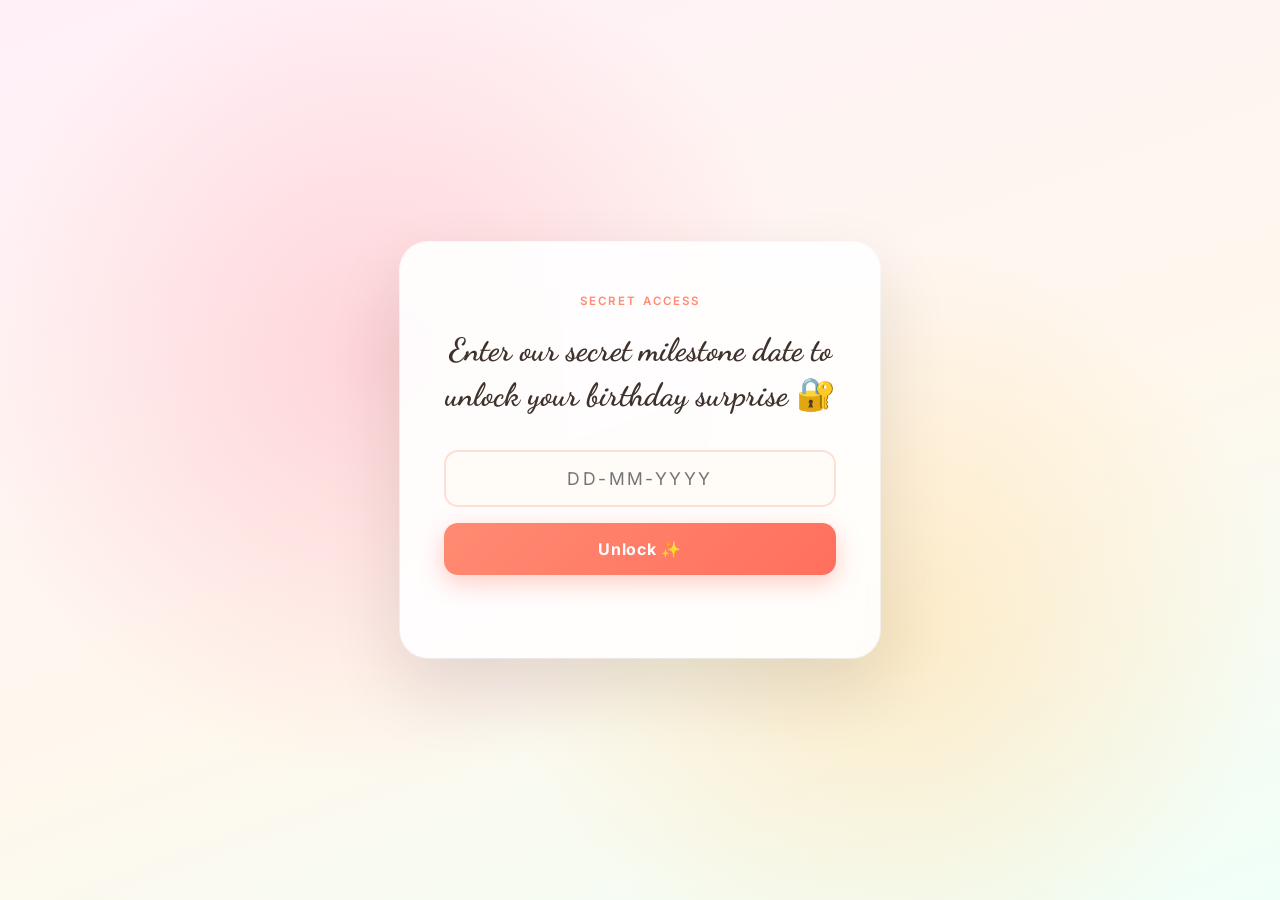
==== commit fb937aaf: "Update intro title to Happy Birthday Ammu with nowrap styling and add gallery footer text" ====
--- a/index.html
+++ b/index.html
@@ -51,7 +51,7 @@
       <!-- Initial State -->
       <div id="intro-start" class="intro-inner">
         <div class="intro-card">
-          <h2 class="intro-title">Enaku una Romba Pudikum... ❤️</h2>
+          <h2 class="intro-title">Happy Birthday Ammu 🧡🫂🌎</h2>
           <button id="open-journey-btn" class="cta-btn" type="button">
             Open the Journey ✨
           </button>
@@ -314,6 +314,10 @@
           <button id="go-to-final-btn" class="cta-btn cta-btn--warm" type="button">
             Our Forever Room ✨
           </button>
+        </div>
+
+        <div class="gallery-footer-text">
+          You are my everything 💚♾️
         </div>
       </div>
     </div>
--- a/css/style.css
+++ b/css/style.css
@@ -244,11 +244,13 @@
 
 .intro-title {
   font-family: 'Dancing Script', cursive;
-  font-size: clamp(2rem, 5vw, 3rem);
+  font-size: clamp(1.8rem, 4vw, 2.5rem);
   font-weight: 700;
   color: #b85a50;
   margin-bottom: 32px;
   line-height: 1.3;
+  white-space: nowrap;
+  text-align: center;
 }
 
 .intro-body {
@@ -756,6 +758,25 @@
   padding-top: 24px;
 }
 
+.gallery-footer-text {
+  text-align: center;
+  margin-top: 40px;
+  padding-bottom: 30px;
+  font-family: 'Dancing Script', cursive;
+  font-size: clamp(1.5rem, 4vw, 2rem);
+  font-style: italic;
+  color: #8b5a4a;
+  font-weight: 600;
+}
+
+@media (max-width: 768px) {
+  .gallery-footer-text {
+    margin-top: 30px;
+    padding-bottom: 25px;
+    font-size: clamp(1.3rem, 3.5vw, 1.8rem);
+  }
+}
+
 /* ═══════════════════════════════════════════════════════════════════════
    SCREEN 4 — GRAND FINALE
 ═══════════════════════════════════════════════════════════════════════ */
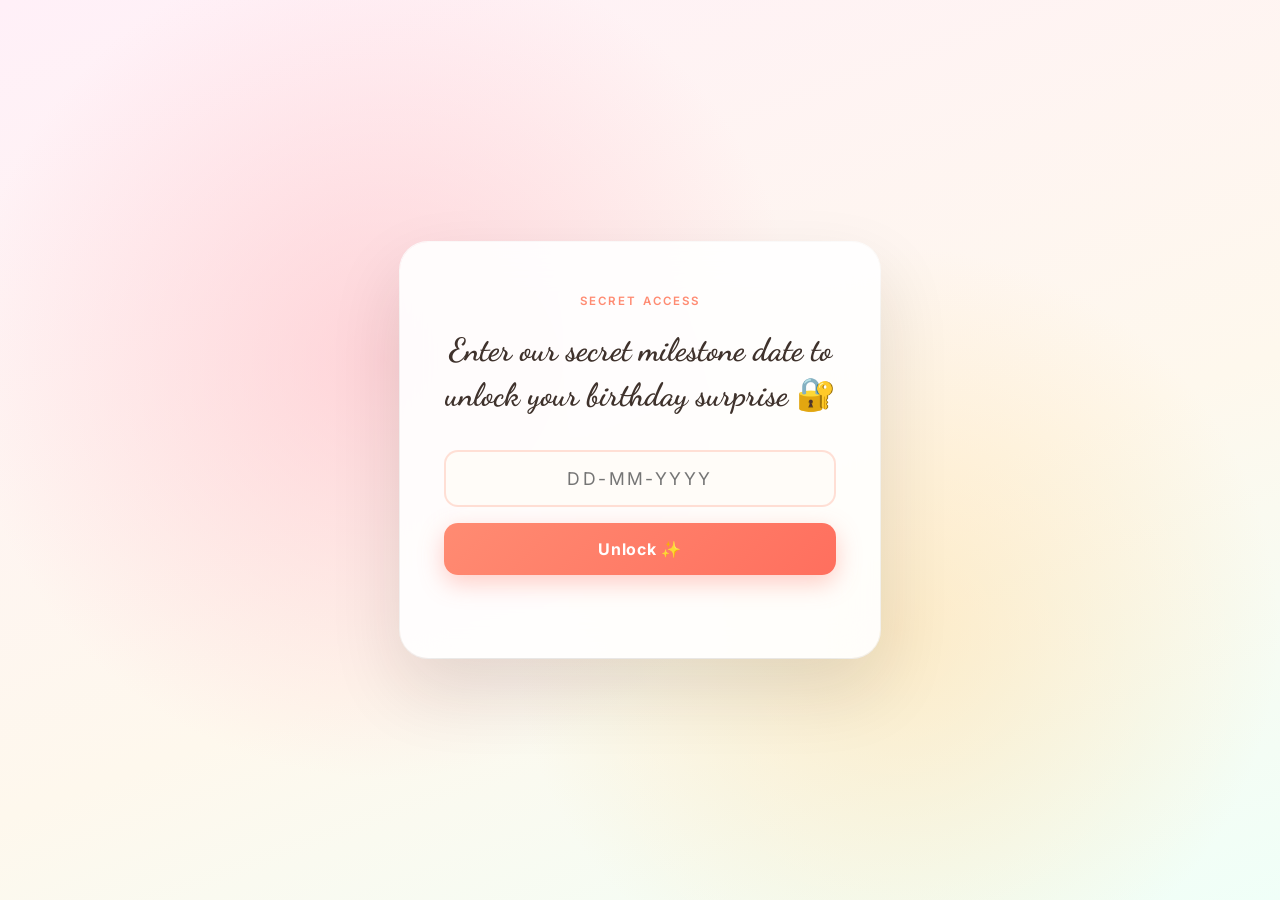
==== commit 27c4d494: "Add footer text to final portrait screen with elegant italic styling" ====
--- a/index.html
+++ b/index.html
@@ -195,11 +195,6 @@
           </button>
         </div>
       </div>
-
-      <!-- Footer -->
-      <div class="deal-footer">
-        We fight, we fix, we stay 💪❤️
-      </div>
     </div>
 
     <!-- ═══════════════════════════════════════════════
@@ -352,6 +347,10 @@
           </p>
         </div>
 
+        <div class="finale-footer">
+          We Fight...We Fix...We Stay ❤️♾️
+        </div>
+
         <div id="music-hint" role="status" style="display:none;">
           <span>🎵 Play our song</span>
           <button id="music-hint-btn" type="button">Play ▶</button>
--- a/css/style.css
+++ b/css/style.css
@@ -777,6 +777,27 @@
   }
 }
 
+/* ── Finale Footer ─────────────────────────────────────────── */
+.finale-footer {
+  text-align: center;
+  margin-top: 50px;
+  padding-bottom: 40px;
+  font-family: 'Dancing Script', cursive;
+  font-size: clamp(1.8rem, 5vw, 2.5rem);
+  font-style: italic;
+  color: #b85a50;
+  font-weight: 700;
+  letter-spacing: 0.05em;
+}
+
+@media (max-width: 768px) {
+  .finale-footer {
+    margin-top: 40px;
+    padding-bottom: 35px;
+    font-size: clamp(1.5rem, 4vw, 2rem);
+  }
+}
+
 /* ═══════════════════════════════════════════════════════════════════════
    SCREEN 4 — GRAND FINALE
 ═══════════════════════════════════════════════════════════════════════ */
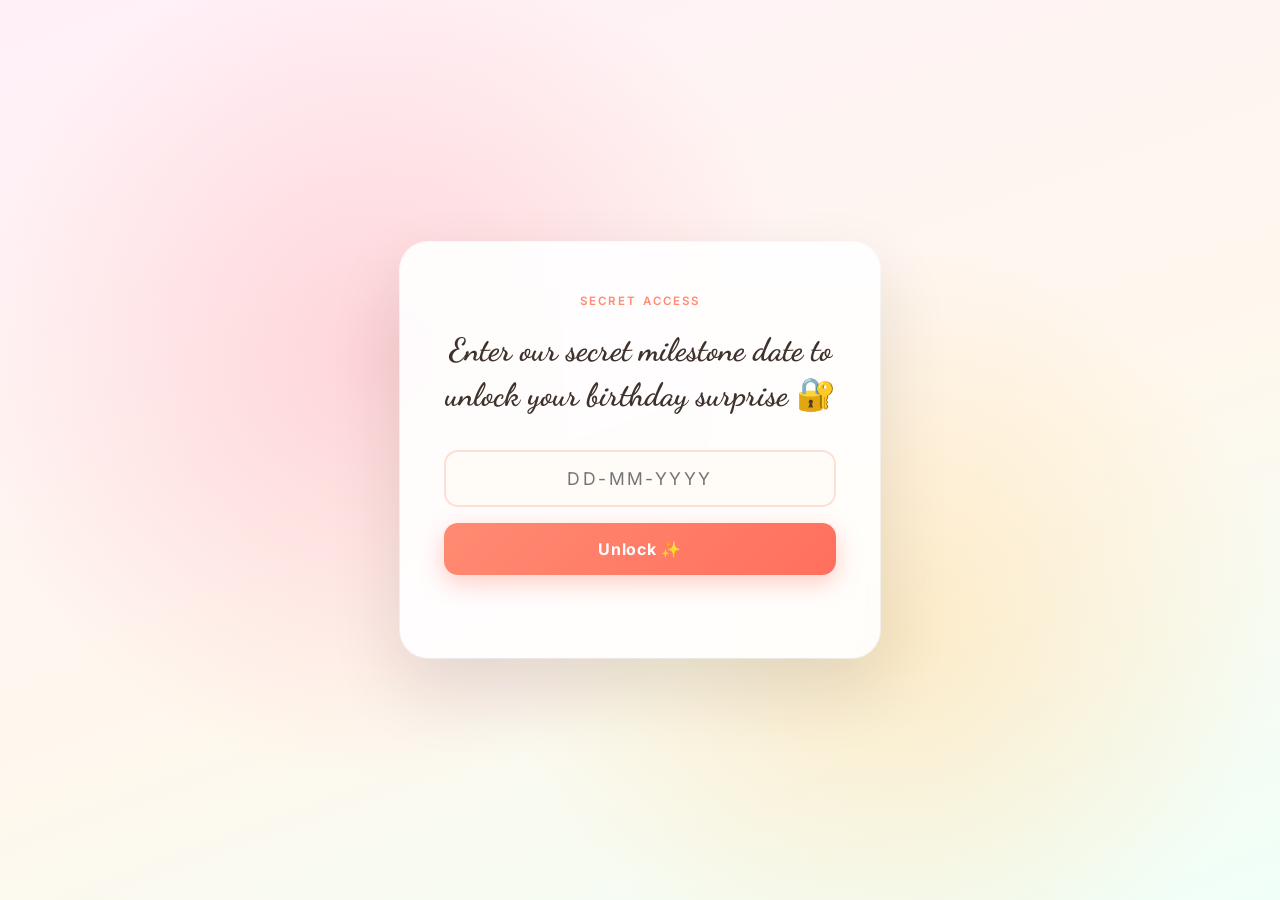
==== commit 069511e4: "Remove top heading from final portrait screen and enhance footer with elegant premium styling" ====
--- a/index.html
+++ b/index.html
@@ -156,7 +156,7 @@
     <div id="deal-screen" class="screen-layer" style="display:none;">
       <div class="intro-inner">
         <div class="intro-card deal-card">
-          <p class="intro-eyebrow">OUR LITTLE AGREEMENT 🤝✨</p>
+          <p class="intro-eyebrow">🤝✨</p>
           <h2 class="intro-title">Oru Chinna Deal... 😉</h2>
 
           <!-- Audio Player -->
@@ -332,8 +332,6 @@
             onerror="this.onerror=null;this.src='assets/fav_potrait.jpg'"
           />
         </div>
-
-        <h2 class="romantic-finale-title">We Fight..We Stay..We fix..Forever.. ♾️❤️</h2>
 
         <div class="finale-letter">
           <p>
@@ -348,7 +346,7 @@
         </div>
 
         <div class="finale-footer">
-          We Fight...We Fix...We Stay ❤️♾️
+          We Fight... We Fix... We Stay ❤️∞
         </div>
 
         <div id="music-hint" role="status" style="display:none;">
--- a/css/style.css
+++ b/css/style.css
@@ -783,18 +783,40 @@
   margin-top: 50px;
   padding-bottom: 40px;
   font-family: 'Dancing Script', cursive;
-  font-size: clamp(1.8rem, 5vw, 2.5rem);
+  font-size: clamp(2rem, 6vw, 3rem);
   font-style: italic;
-  color: #b85a50;
   font-weight: 700;
-  letter-spacing: 0.05em;
+  letter-spacing: 0.15em;
+  background: linear-gradient(135deg, #ffffff 0%, #ffb6c1 50%, #ffffff 100%);
+  -webkit-background-clip: text;
+  -webkit-text-fill-color: transparent;
+  background-clip: text;
+  text-shadow: 0 0 20px rgba(255, 182, 193, 0.5),
+               0 0 40px rgba(255, 182, 193, 0.3),
+               0 0 60px rgba(255, 182, 193, 0.2);
+  animation: fadeInGlow 2s ease-in-out;
+  filter: drop-shadow(0 0 10px rgba(255, 182, 193, 0.4));
+}
+
+@keyframes fadeInGlow {
+  0% {
+    opacity: 0;
+    transform: translateY(20px);
+    filter: drop-shadow(0 0 0px rgba(255, 182, 193, 0));
+  }
+  100% {
+    opacity: 1;
+    transform: translateY(0);
+    filter: drop-shadow(0 0 10px rgba(255, 182, 193, 0.4));
+  }
 }
 
 @media (max-width: 768px) {
   .finale-footer {
     margin-top: 40px;
     padding-bottom: 35px;
-    font-size: clamp(1.5rem, 4vw, 2rem);
+    font-size: clamp(1.8rem, 5vw, 2.5rem);
+    letter-spacing: 0.1em;
   }
 }
 
